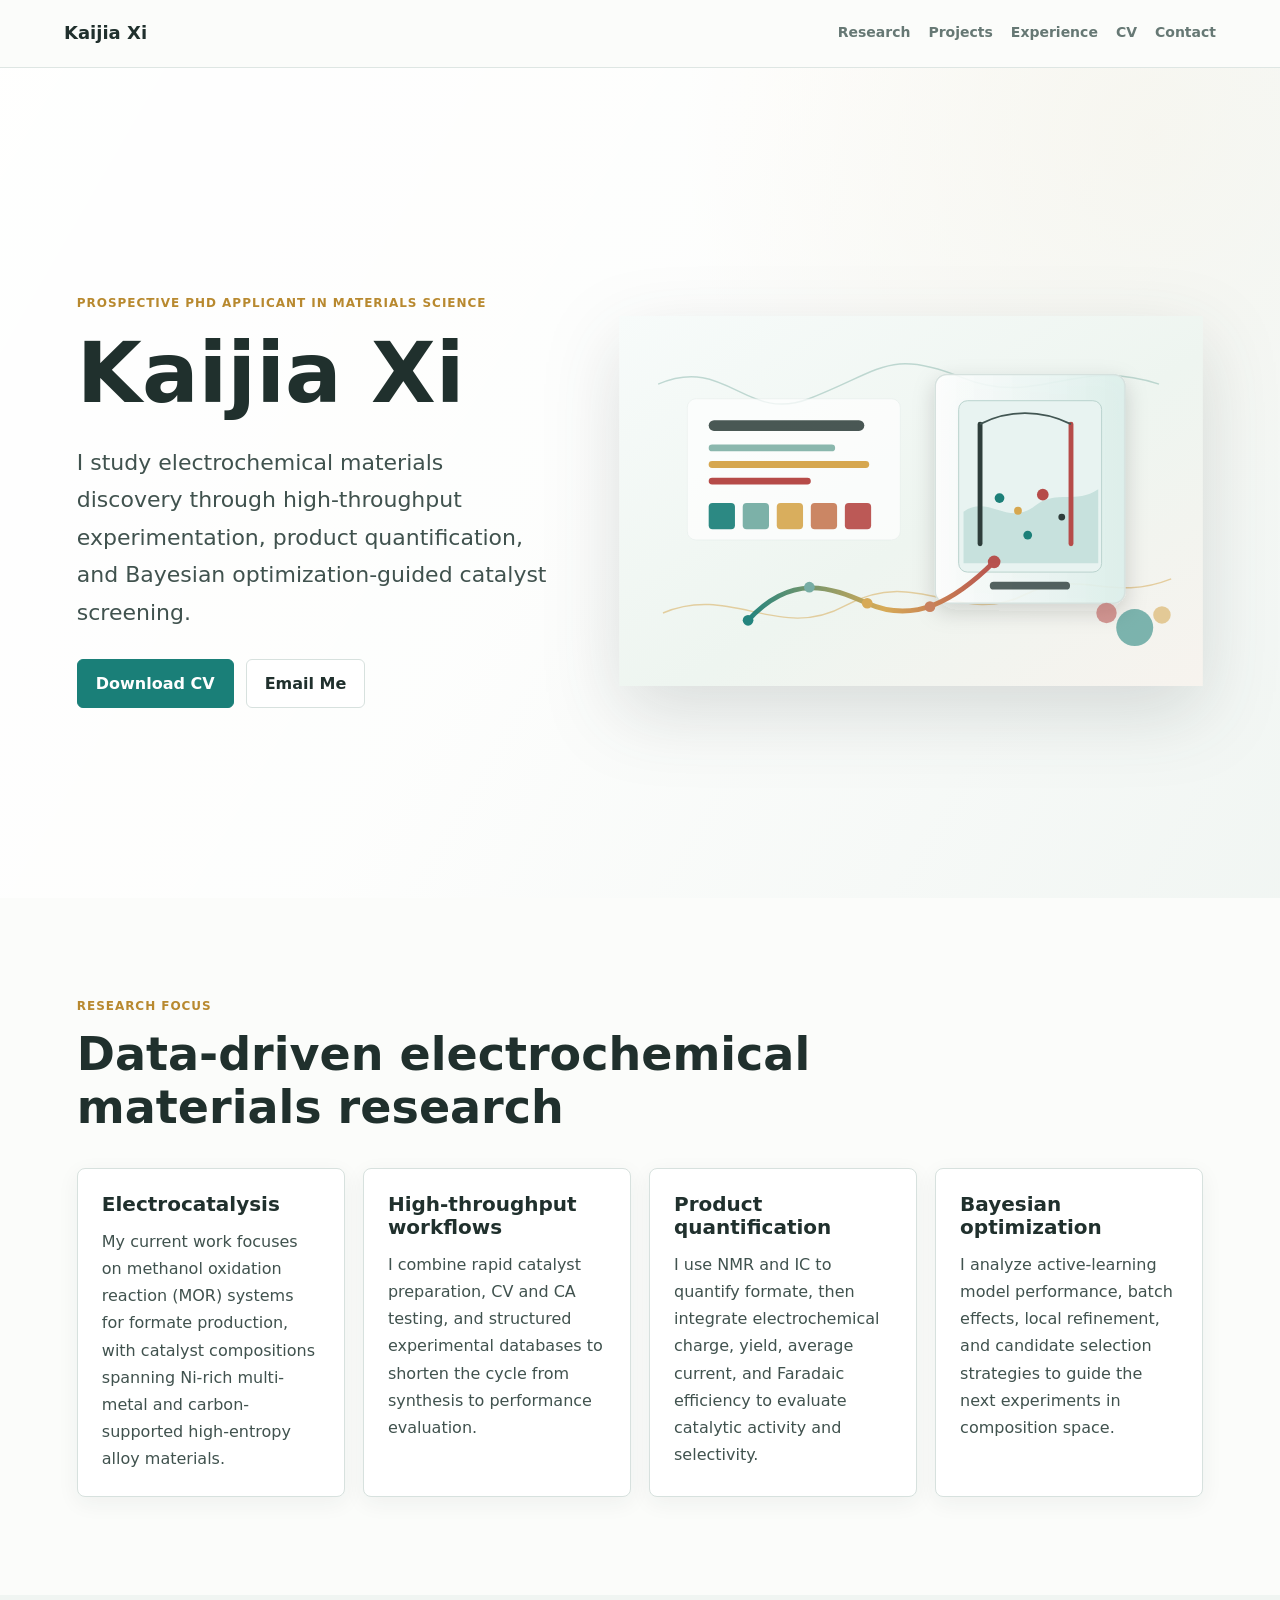
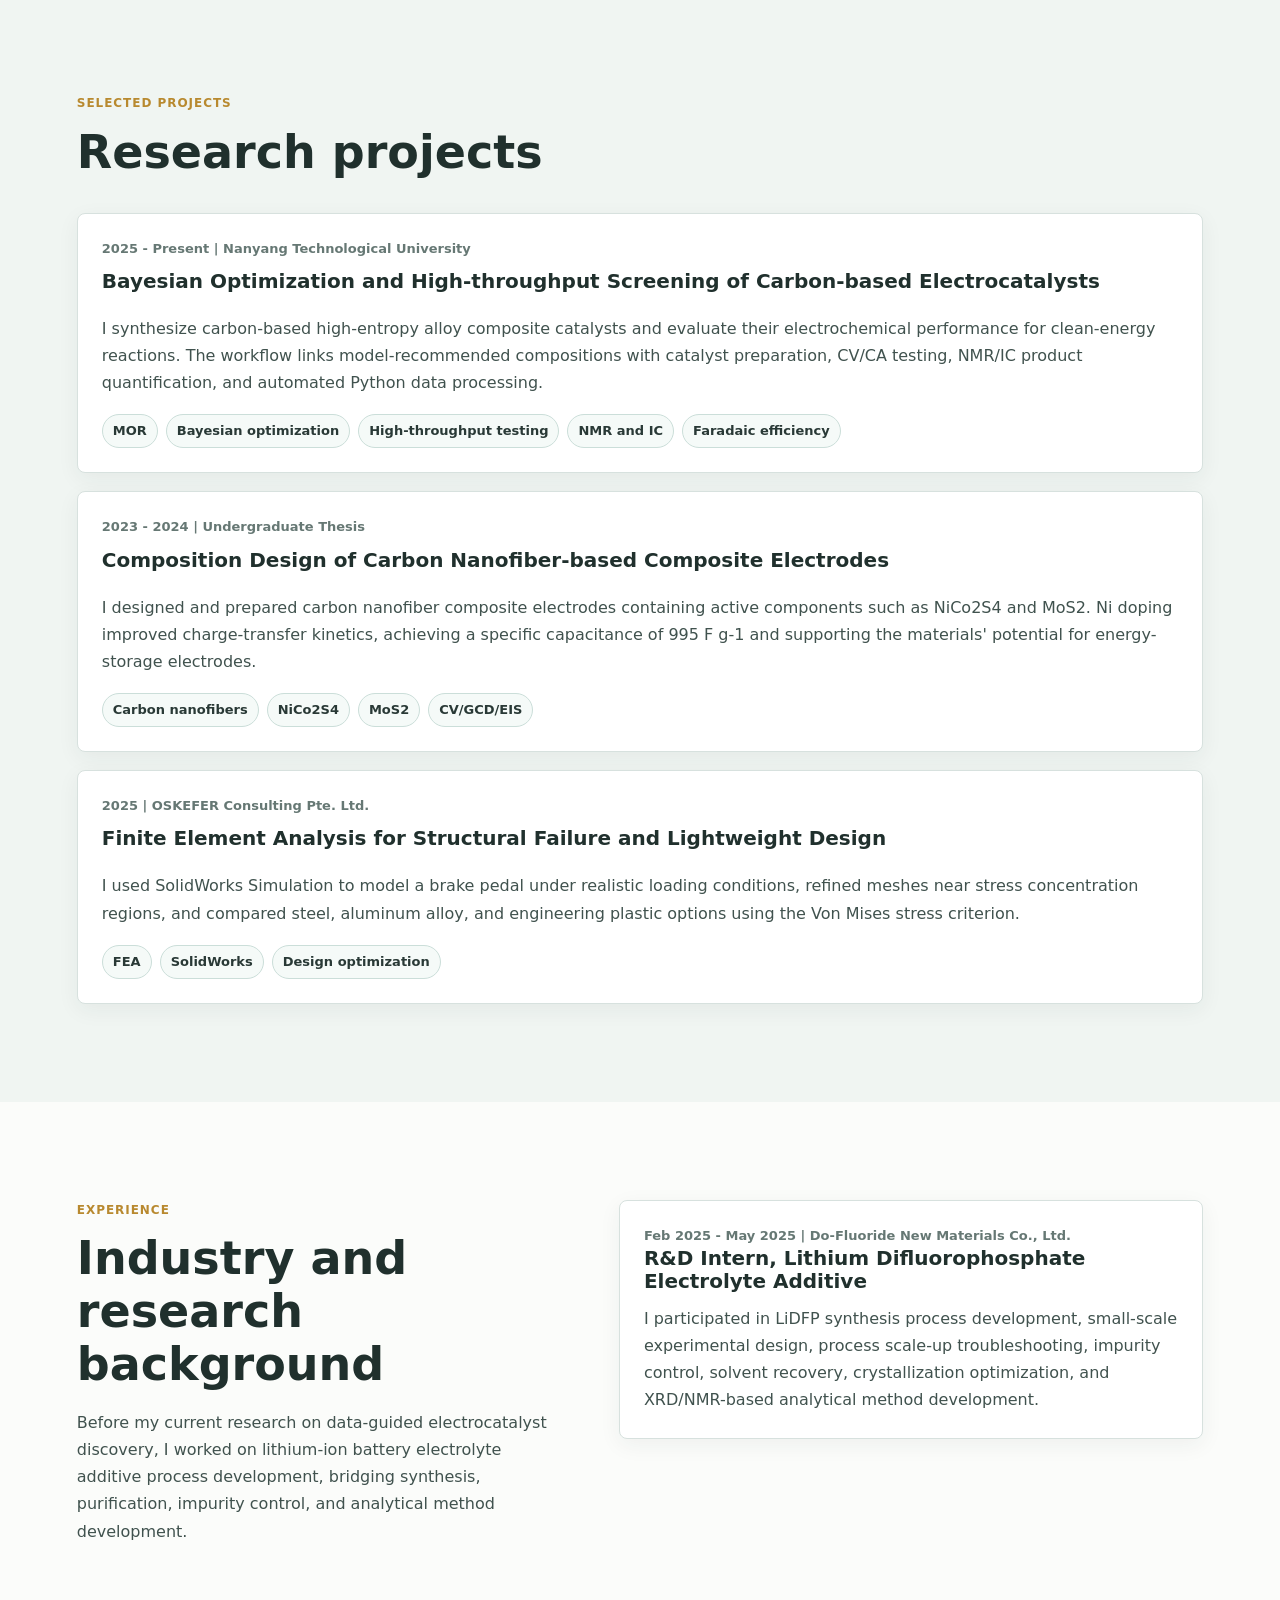
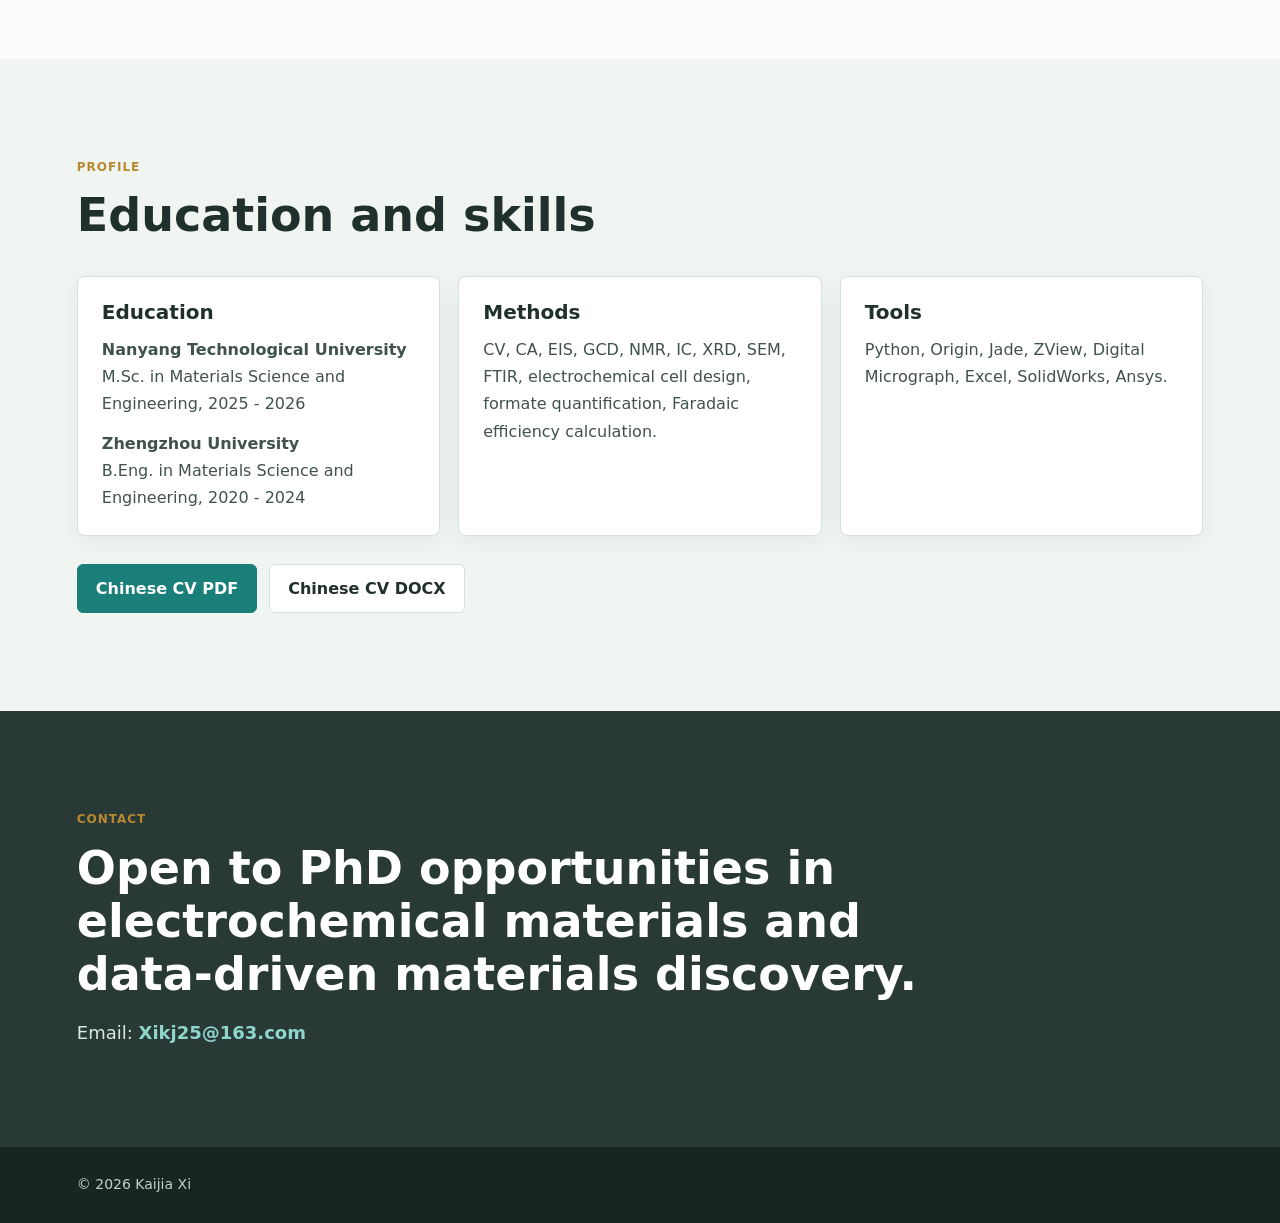
==== index.html @ af0f1880 "Add homepage files" ====
<!doctype html>
<html lang="en">
  <head>
    <meta charset="utf-8">
    <meta name="viewport" content="width=device-width, initial-scale=1">
    <title>Kaijia Xi | Electrochemical Materials Discovery</title>
    <meta name="description" content="Kaijia Xi, materials science researcher working on electrochemical catalysis, high-throughput experimentation, and Bayesian optimization-guided materials discovery.">
    <link rel="stylesheet" href="styles.css">
  </head>
  <body>
    <header class="site-header">
      <a class="brand" href="#home">Kaijia Xi</a>
      <nav aria-label="Primary navigation">
        <a href="#research">Research</a>
        <a href="#projects">Projects</a>
        <a href="#experience">Experience</a>
        <a href="#cv">CV</a>
        <a href="#contact">Contact</a>
      </nav>
    </header>

    <main>
      <section class="hero" id="home">
        <div class="hero-copy">
          <p class="eyebrow">Prospective PhD Applicant in Materials Science</p>
          <h1>Kaijia Xi</h1>
          <p class="lead">I study electrochemical materials discovery through high-throughput experimentation, product quantification, and Bayesian optimization-guided catalyst screening.</p>
          <div class="hero-actions">
            <a class="button primary" href="Kaijia_Xi_CV_CN.pdf">Download CV</a>
            <a class="button secondary" href="mailto:Xikj25@163.com">Email Me</a>
          </div>
        </div>
        <figure class="hero-visual">
          <img src="assets/research-visual.svg" alt="Data-guided electrochemical materials discovery illustration">
        </figure>
      </section>

      <section class="section" id="research">
        <div class="section-heading">
          <p class="eyebrow">Research Focus</p>
          <h2>Data-driven electrochemical materials research</h2>
        </div>
        <div class="research-grid">
          <article>
            <h3>Electrocatalysis</h3>
            <p>My current work focuses on methanol oxidation reaction (MOR) systems for formate production, with catalyst compositions spanning Ni-rich multi-metal and carbon-supported high-entropy alloy materials.</p>
          </article>
          <article>
            <h3>High-throughput workflows</h3>
            <p>I combine rapid catalyst preparation, CV and CA testing, and structured experimental databases to shorten the cycle from synthesis to performance evaluation.</p>
          </article>
          <article>
            <h3>Product quantification</h3>
            <p>I use NMR and IC to quantify formate, then integrate electrochemical charge, yield, average current, and Faradaic efficiency to evaluate catalytic activity and selectivity.</p>
          </article>
          <article>
            <h3>Bayesian optimization</h3>
            <p>I analyze active-learning model performance, batch effects, local refinement, and candidate selection strategies to guide the next experiments in composition space.</p>
          </article>
        </div>
      </section>

      <section class="section muted" id="projects">
        <div class="section-heading">
          <p class="eyebrow">Selected Projects</p>
          <h2>Research projects</h2>
        </div>
        <div class="project-list">
          <article class="project">
            <div class="project-meta">2025 - Present | Nanyang Technological University</div>
            <h3>Bayesian Optimization and High-throughput Screening of Carbon-based Electrocatalysts</h3>
            <p>I synthesize carbon-based high-entropy alloy composite catalysts and evaluate their electrochemical performance for clean-energy reactions. The workflow links model-recommended compositions with catalyst preparation, CV/CA testing, NMR/IC product quantification, and automated Python data processing.</p>
            <ul class="tag-list" aria-label="Project keywords">
              <li>MOR</li>
              <li>Bayesian optimization</li>
              <li>High-throughput testing</li>
              <li>NMR and IC</li>
              <li>Faradaic efficiency</li>
            </ul>
          </article>
          <article class="project">
            <div class="project-meta">2023 - 2024 | Undergraduate Thesis</div>
            <h3>Composition Design of Carbon Nanofiber-based Composite Electrodes</h3>
            <p>I designed and prepared carbon nanofiber composite electrodes containing active components such as NiCo2S4 and MoS2. Ni doping improved charge-transfer kinetics, achieving a specific capacitance of 995 F g-1 and supporting the materials' potential for energy-storage electrodes.</p>
            <ul class="tag-list" aria-label="Project keywords">
              <li>Carbon nanofibers</li>
              <li>NiCo2S4</li>
              <li>MoS2</li>
              <li>CV/GCD/EIS</li>
            </ul>
          </article>
          <article class="project">
            <div class="project-meta">2025 | OSKEFER Consulting Pte. Ltd.</div>
            <h3>Finite Element Analysis for Structural Failure and Lightweight Design</h3>
            <p>I used SolidWorks Simulation to model a brake pedal under realistic loading conditions, refined meshes near stress concentration regions, and compared steel, aluminum alloy, and engineering plastic options using the Von Mises stress criterion.</p>
            <ul class="tag-list" aria-label="Project keywords">
              <li>FEA</li>
              <li>SolidWorks</li>
              <li>Design optimization</li>
            </ul>
          </article>
        </div>
      </section>

      <section class="section split" id="experience">
        <div>
          <p class="eyebrow">Experience</p>
          <h2>Industry and research background</h2>
          <p>Before my current research on data-guided electrocatalyst discovery, I worked on lithium-ion battery electrolyte additive process development, bridging synthesis, purification, impurity control, and analytical method development.</p>
        </div>
        <article class="experience-card">
          <div class="project-meta">Feb 2025 - May 2025 | Do-Fluoride New Materials Co., Ltd.</div>
          <h3>R&D Intern, Lithium Difluorophosphate Electrolyte Additive</h3>
          <p>I participated in LiDFP synthesis process development, small-scale experimental design, process scale-up troubleshooting, impurity control, solvent recovery, crystallization optimization, and XRD/NMR-based analytical method development.</p>
        </article>
      </section>

      <section class="section muted" id="cv">
        <div class="section-heading">
          <p class="eyebrow">Profile</p>
          <h2>Education and skills</h2>
        </div>
        <div class="profile-grid">
          <article>
            <h3>Education</h3>
            <p><strong>Nanyang Technological University</strong><br>M.Sc. in Materials Science and Engineering, 2025 - 2026</p>
            <p><strong>Zhengzhou University</strong><br>B.Eng. in Materials Science and Engineering, 2020 - 2024</p>
          </article>
          <article>
            <h3>Methods</h3>
            <p>CV, CA, EIS, GCD, NMR, IC, XRD, SEM, FTIR, electrochemical cell design, formate quantification, Faradaic efficiency calculation.</p>
          </article>
          <article>
            <h3>Tools</h3>
            <p>Python, Origin, Jade, ZView, Digital Micrograph, Excel, SolidWorks, Ansys.</p>
          </article>
        </div>
        <div class="cv-links">
          <a class="button primary" href="Kaijia_Xi_CV_CN.pdf">Chinese CV PDF</a>
          <a class="button secondary" href="Kaijia_Xi_CV_CN.docx">Chinese CV DOCX</a>
        </div>
      </section>

      <section class="section contact" id="contact">
        <p class="eyebrow">Contact</p>
        <h2>Open to PhD opportunities in electrochemical materials and data-driven materials discovery.</h2>
        <p>Email: <a href="mailto:Xikj25@163.com">Xikj25@163.com</a></p>
      </section>
    </main>

    <footer>
      <p>© 2026 Kaijia Xi</p>
    </footer>
  </body>
</html>
---- styles.css ----
:root {
  --ink: #20302d;
  --text: #40524e;
  --muted: #667874;
  --line: #d7e1de;
  --paper: #fbfcfa;
  --band: #f0f5f2;
  --teal: #1a7f78;
  --gold: #b8892f;
  --red: #a94744;
  --graphite: #293936;
  --white: #ffffff;
  --shadow: 0 18px 44px rgba(32, 48, 45, 0.12);
}

* {
  box-sizing: border-box;
}

html {
  scroll-behavior: smooth;
}

body {
  margin: 0;
  background: var(--paper);
  color: var(--text);
  font-family: Inter, ui-sans-serif, system-ui, -apple-system, BlinkMacSystemFont, "Segoe UI", Arial, sans-serif;
  font-size: 16px;
  line-height: 1.7;
}

a {
  color: var(--teal);
  text-decoration: none;
}

a:hover {
  text-decoration: underline;
}

.site-header {
  position: sticky;
  top: 0;
  z-index: 10;
  display: flex;
  align-items: center;
  justify-content: space-between;
  gap: 24px;
  padding: 18px clamp(24px, 5vw, 72px);
  background: rgba(251, 252, 250, 0.92);
  border-bottom: 1px solid rgba(215, 225, 222, 0.8);
  backdrop-filter: blur(14px);
}

.brand {
  color: var(--ink);
  font-size: 18px;
  font-weight: 760;
  letter-spacing: 0;
}

nav {
  display: flex;
  flex-wrap: wrap;
  gap: 18px;
  justify-content: flex-end;
}

nav a {
  color: var(--muted);
  font-size: 14px;
  font-weight: 650;
}

.hero {
  min-height: calc(100vh - 70px);
  display: grid;
  grid-template-columns: minmax(280px, 0.9fr) minmax(320px, 1.1fr);
  align-items: center;
  gap: clamp(28px, 5vw, 72px);
  padding: clamp(48px, 8vw, 92px) clamp(24px, 6vw, 88px) 56px;
  background:
    linear-gradient(120deg, rgba(255,255,255,0.9) 0%, rgba(255,255,255,0.58) 44%, rgba(240,245,242,0.9) 100%),
    radial-gradient(circle at 90% 8%, rgba(214,167,79,0.18), transparent 34%);
}

.hero-copy {
  max-width: 720px;
}

.eyebrow {
  margin: 0 0 12px;
  color: var(--gold);
  font-size: 12px;
  font-weight: 780;
  letter-spacing: 0.08em;
  text-transform: uppercase;
}

h1,
h2,
h3 {
  margin: 0;
  color: var(--ink);
  line-height: 1.15;
  letter-spacing: 0;
}

h1 {
  font-size: clamp(44px, 7vw, 84px);
  font-weight: 820;
}

h2 {
  font-size: clamp(28px, 4vw, 46px);
  font-weight: 780;
}

h3 {
  font-size: 20px;
  font-weight: 760;
}

.lead {
  max-width: 660px;
  margin: 22px 0 0;
  color: var(--text);
  font-size: clamp(18px, 2vw, 22px);
}

.hero-actions,
.cv-links {
  display: flex;
  flex-wrap: wrap;
  gap: 12px;
  margin-top: 28px;
}

.button {
  display: inline-flex;
  align-items: center;
  justify-content: center;
  min-height: 44px;
  padding: 10px 18px;
  border: 1px solid var(--line);
  border-radius: 6px;
  font-weight: 760;
}

.button.primary {
  background: var(--teal);
  border-color: var(--teal);
  color: var(--white);
}

.button.secondary {
  background: var(--white);
  color: var(--ink);
}

.hero-visual {
  margin: 0;
}

.hero-visual img {
  display: block;
  width: 100%;
  max-height: 620px;
  object-fit: contain;
  filter: drop-shadow(0 26px 38px rgba(32, 48, 45, 0.15));
}

.section {
  padding: clamp(58px, 8vw, 98px) clamp(24px, 6vw, 88px);
}

.muted {
  background: var(--band);
}

.section-heading {
  max-width: 820px;
  margin-bottom: 34px;
}

.section-heading h2 {
  margin-bottom: 8px;
}

.research-grid,
.profile-grid {
  display: grid;
  grid-template-columns: repeat(4, minmax(0, 1fr));
  gap: 18px;
}

.research-grid article,
.profile-grid article,
.project,
.experience-card {
  background: var(--white);
  border: 1px solid var(--line);
  border-radius: 8px;
  padding: 24px;
  box-shadow: 0 6px 22px rgba(32, 48, 45, 0.06);
}

.research-grid p,
.profile-grid p,
.project p,
.experience-card p {
  margin: 12px 0 0;
}

.project-list {
  display: grid;
  gap: 18px;
}

.project {
  display: grid;
  gap: 10px;
}

.project-meta {
  color: var(--muted);
  font-size: 13px;
  font-weight: 700;
}

.tag-list {
  display: flex;
  flex-wrap: wrap;
  gap: 8px;
  padding: 0;
  margin: 8px 0 0;
  list-style: none;
}

.tag-list li {
  padding: 5px 10px;
  border: 1px solid #cbded9;
  border-radius: 999px;
  color: var(--graphite);
  background: #f5faf8;
  font-size: 13px;
  font-weight: 700;
}

.split {
  display: grid;
  grid-template-columns: minmax(260px, 0.9fr) minmax(320px, 1.1fr);
  gap: clamp(24px, 5vw, 64px);
  align-items: start;
}

.split > div p:not(.eyebrow) {
  max-width: 640px;
  margin-top: 18px;
}

.profile-grid {
  grid-template-columns: repeat(3, minmax(0, 1fr));
}

.contact {
  background: var(--graphite);
  color: #dce8e4;
}

.contact h2 {
  max-width: 900px;
  color: var(--white);
}

.contact p:not(.eyebrow) {
  margin: 18px 0 0;
  font-size: 18px;
}

.contact a {
  color: #8ed5ca;
  font-weight: 760;
}

footer {
  padding: 26px clamp(24px, 6vw, 88px);
  background: #182522;
  color: #bed1cc;
  font-size: 14px;
}

footer p {
  margin: 0;
}

@media (max-width: 980px) {
  .hero,
  .split {
    grid-template-columns: 1fr;
  }

  .hero {
    min-height: auto;
  }

  .research-grid,
  .profile-grid {
    grid-template-columns: repeat(2, minmax(0, 1fr));
  }
}

@media (max-width: 680px) {
  .site-header {
    position: static;
    align-items: flex-start;
    flex-direction: column;
  }

  nav {
    justify-content: flex-start;
    gap: 12px;
  }

  .hero {
    padding-top: 40px;
  }

  .research-grid,
  .profile-grid {
    grid-template-columns: 1fr;
  }

  .button {
    width: 100%;
  }
}
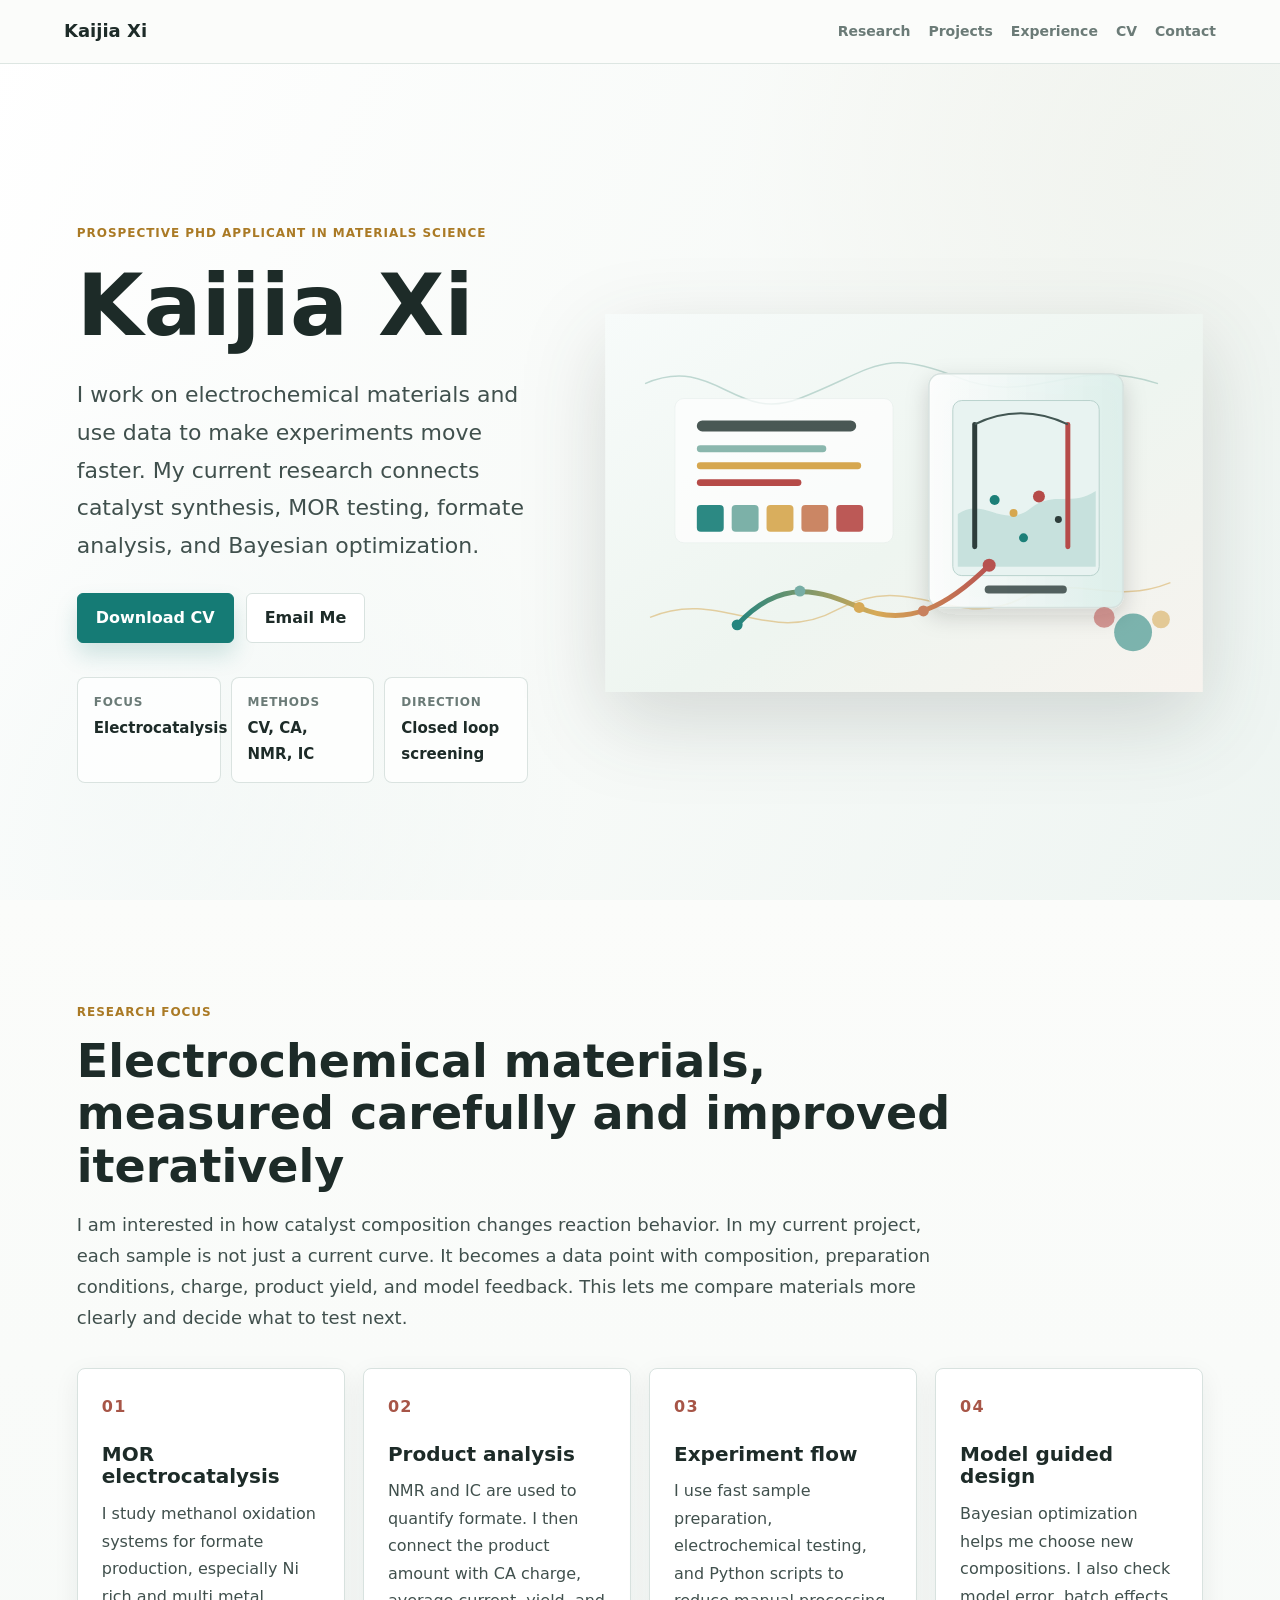
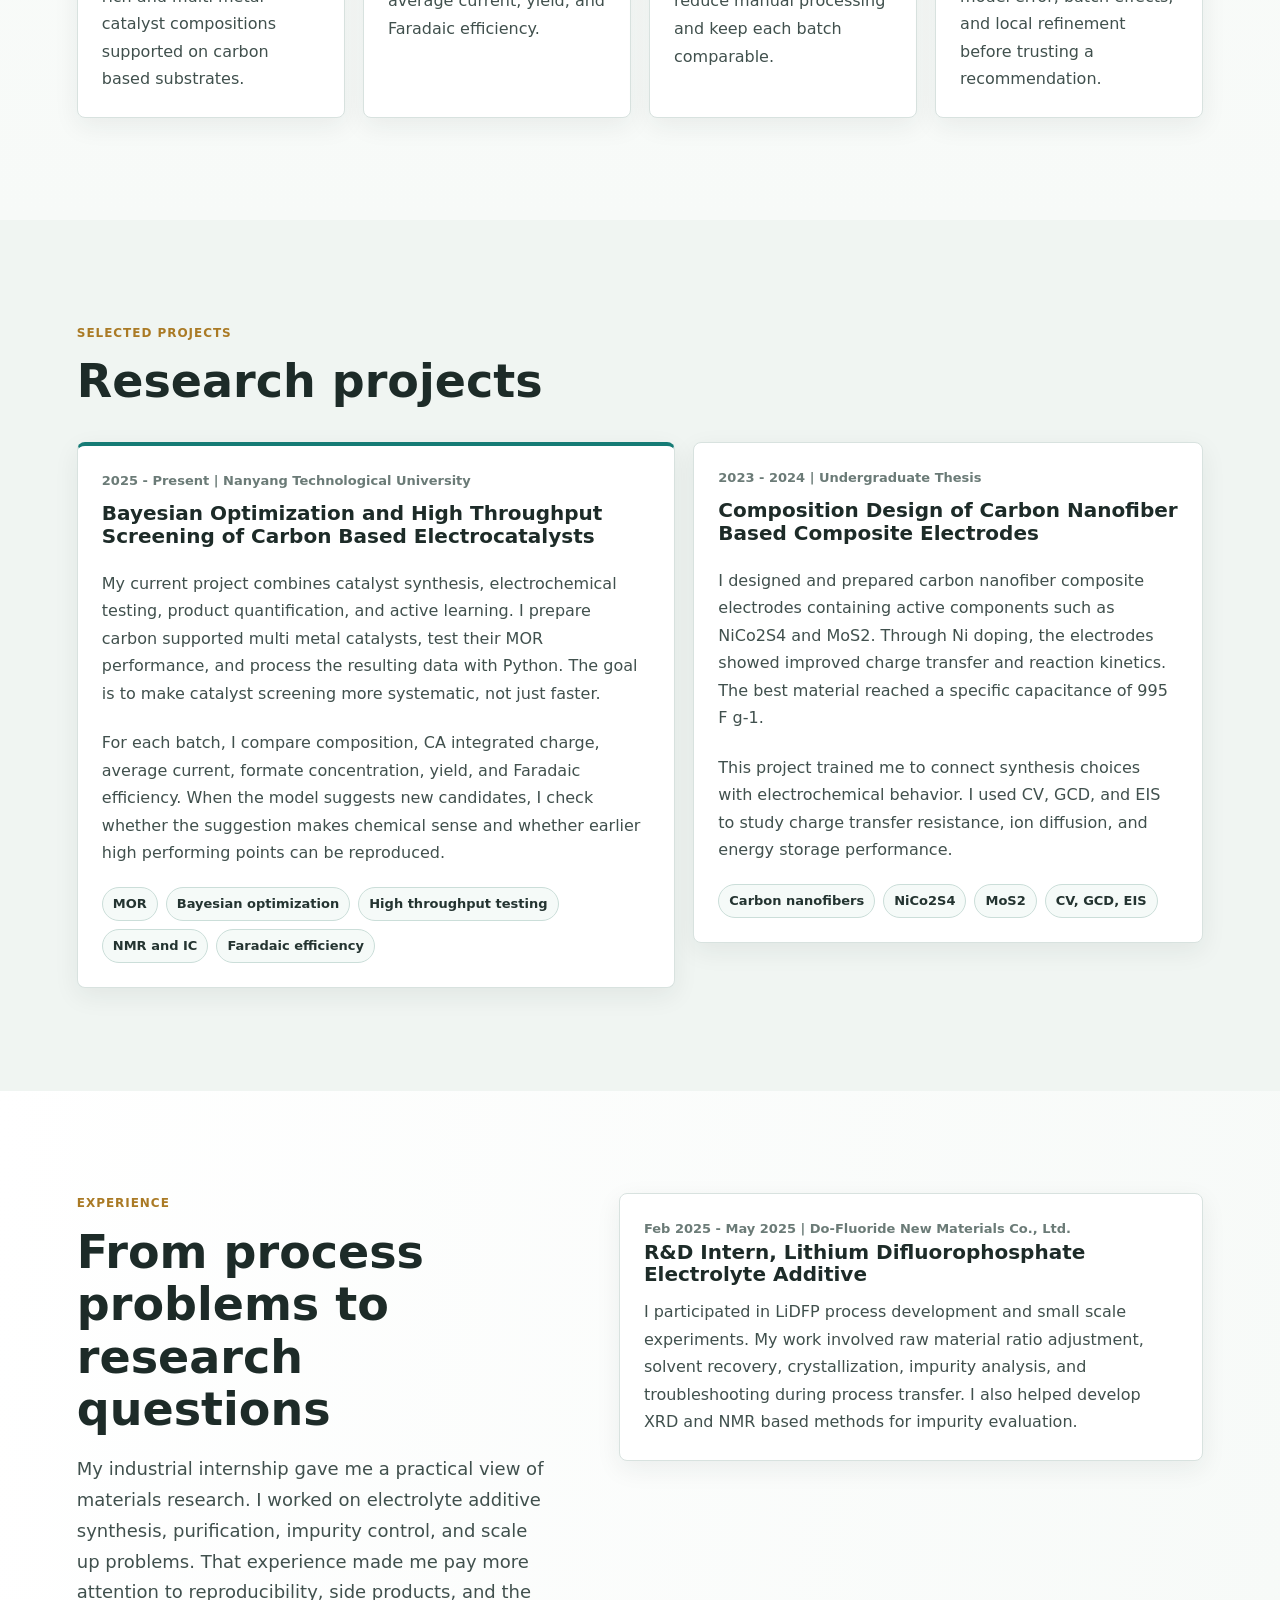
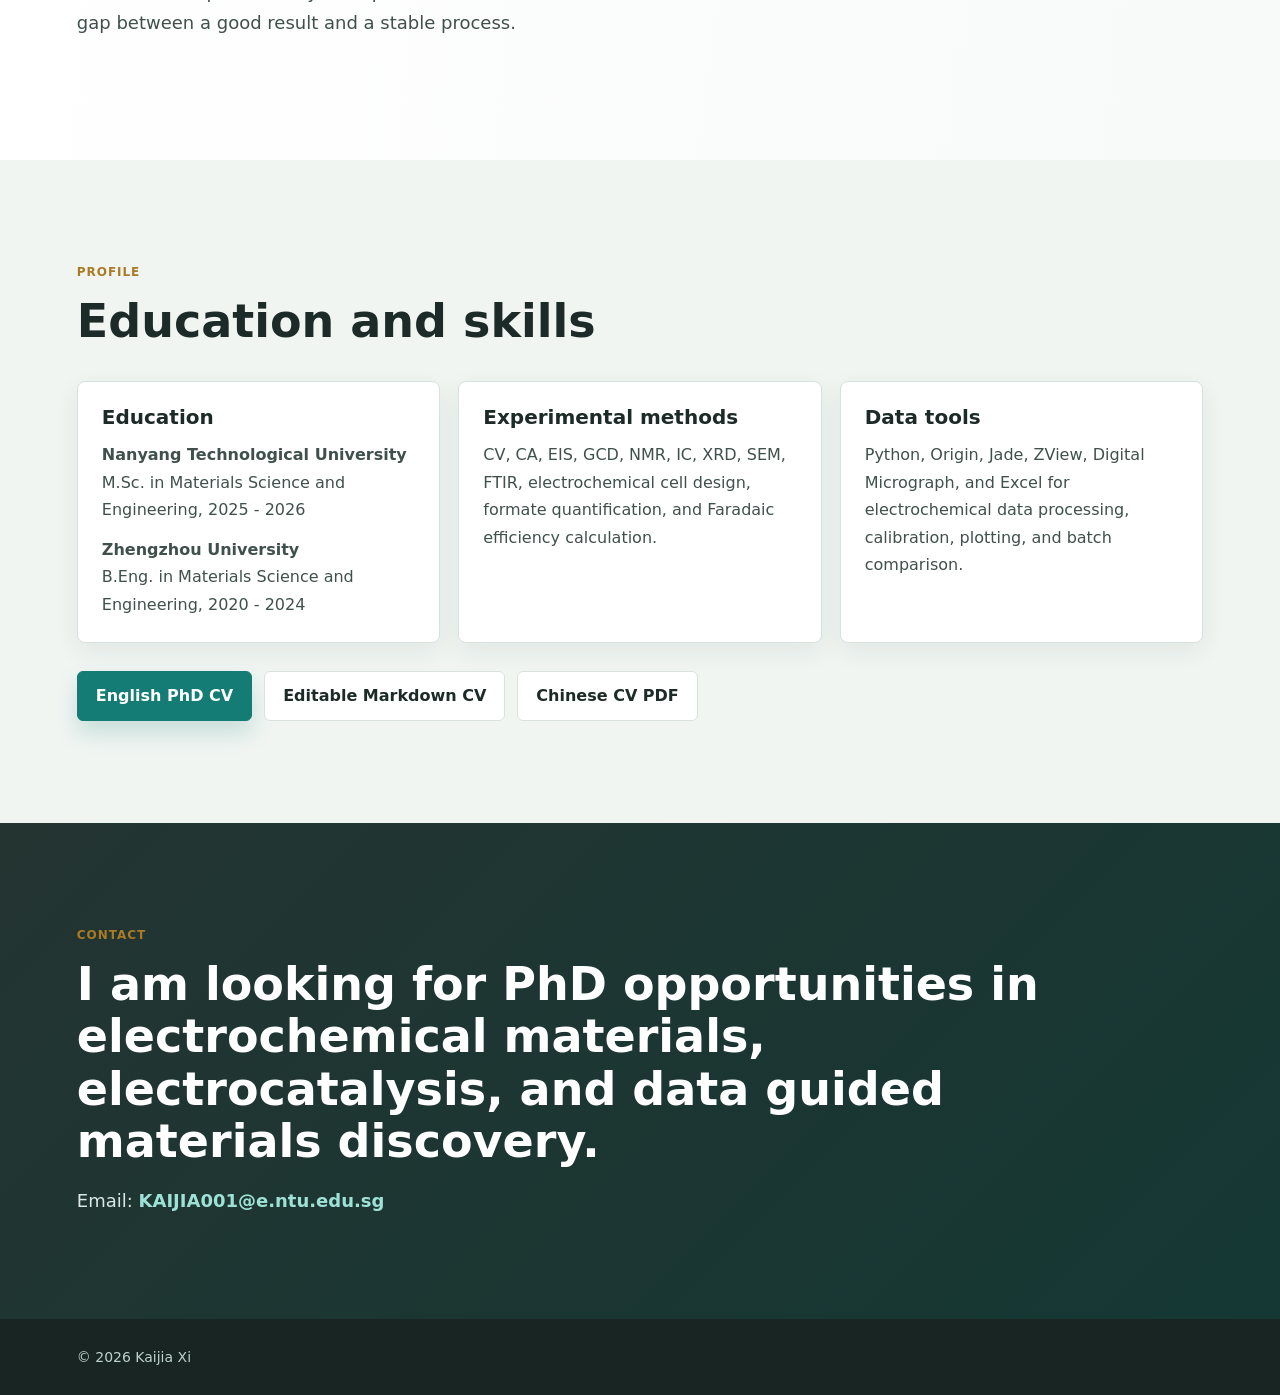
==== commit da2e7553: "Update homepage and English PhD CV" ====
--- a/index.html
+++ b/index.html
@@ -4,7 +4,7 @@
     <meta charset="utf-8">
     <meta name="viewport" content="width=device-width, initial-scale=1">
     <title>Kaijia Xi | Electrochemical Materials Discovery</title>
-    <meta name="description" content="Kaijia Xi, materials science researcher working on electrochemical catalysis, high-throughput experimentation, and Bayesian optimization-guided materials discovery.">
+    <meta name="description" content="Kaijia Xi, prospective PhD applicant working on electrochemical materials, product analysis, and Bayesian optimization guided catalyst screening.">
     <link rel="stylesheet" href="styles.css">
   </head>
   <body>
@@ -24,79 +24,90 @@
         <div class="hero-copy">
           <p class="eyebrow">Prospective PhD Applicant in Materials Science</p>
           <h1>Kaijia Xi</h1>
-          <p class="lead">I study electrochemical materials discovery through high-throughput experimentation, product quantification, and Bayesian optimization-guided catalyst screening.</p>
+          <p class="lead">I work on electrochemical materials and use data to make experiments move faster. My current research connects catalyst synthesis, MOR testing, formate analysis, and Bayesian optimization.</p>
           <div class="hero-actions">
-            <a class="button primary" href="Kaijia_Xi_CV_CN.pdf">Download CV</a>
-            <a class="button secondary" href="mailto:Xikj25@163.com">Email Me</a>
+            <a class="button primary" href="Kaijia_Xi_PhD_CV.html">Download CV</a>
+            <a class="button secondary" href="mailto:KAIJIA001@e.ntu.edu.sg">Email Me</a>
           </div>
+          <dl class="quick-facts" aria-label="Research summary">
+            <div>
+              <dt>Focus</dt>
+              <dd>Electrocatalysis</dd>
+            </div>
+            <div>
+              <dt>Methods</dt>
+              <dd>CV, CA, NMR, IC</dd>
+            </div>
+            <div>
+              <dt>Direction</dt>
+              <dd>Closed loop screening</dd>
+            </div>
+          </dl>
         </div>
         <figure class="hero-visual">
-          <img src="assets/research-visual.svg" alt="Data-guided electrochemical materials discovery illustration">
+          <img src="assets/research-visual.svg" alt="Electrochemical materials discovery illustration">
         </figure>
       </section>
 
-      <section class="section" id="research">
+      <section class="section intro-band" id="research">
         <div class="section-heading">
           <p class="eyebrow">Research Focus</p>
-          <h2>Data-driven electrochemical materials research</h2>
+          <h2>Electrochemical materials, measured carefully and improved iteratively</h2>
+          <p>I am interested in how catalyst composition changes reaction behavior. In my current project, each sample is not just a current curve. It becomes a data point with composition, preparation conditions, charge, product yield, and model feedback. This lets me compare materials more clearly and decide what to test next.</p>
         </div>
         <div class="research-grid">
           <article>
-            <h3>Electrocatalysis</h3>
-            <p>My current work focuses on methanol oxidation reaction (MOR) systems for formate production, with catalyst compositions spanning Ni-rich multi-metal and carbon-supported high-entropy alloy materials.</p>
+            <span class="index">01</span>
+            <h3>MOR electrocatalysis</h3>
+            <p>I study methanol oxidation systems for formate production, especially Ni rich and multi metal catalyst compositions supported on carbon based substrates.</p>
           </article>
           <article>
-            <h3>High-throughput workflows</h3>
-            <p>I combine rapid catalyst preparation, CV and CA testing, and structured experimental databases to shorten the cycle from synthesis to performance evaluation.</p>
+            <span class="index">02</span>
+            <h3>Product analysis</h3>
+            <p>NMR and IC are used to quantify formate. I then connect the product amount with CA charge, average current, yield, and Faradaic efficiency.</p>
           </article>
           <article>
-            <h3>Product quantification</h3>
-            <p>I use NMR and IC to quantify formate, then integrate electrochemical charge, yield, average current, and Faradaic efficiency to evaluate catalytic activity and selectivity.</p>
+            <span class="index">03</span>
+            <h3>Experiment flow</h3>
+            <p>I use fast sample preparation, electrochemical testing, and Python scripts to reduce manual processing and keep each batch comparable.</p>
           </article>
           <article>
-            <h3>Bayesian optimization</h3>
-            <p>I analyze active-learning model performance, batch effects, local refinement, and candidate selection strategies to guide the next experiments in composition space.</p>
+            <span class="index">04</span>
+            <h3>Model guided design</h3>
+            <p>Bayesian optimization helps me choose new compositions. I also check model error, batch effects, and local refinement before trusting a recommendation.</p>
           </article>
         </div>
       </section>
 
       <section class="section muted" id="projects">
-        <div class="section-heading">
+        <div class="section-heading narrow">
           <p class="eyebrow">Selected Projects</p>
           <h2>Research projects</h2>
         </div>
         <div class="project-list">
-          <article class="project">
+          <article class="project featured">
             <div class="project-meta">2025 - Present | Nanyang Technological University</div>
-            <h3>Bayesian Optimization and High-throughput Screening of Carbon-based Electrocatalysts</h3>
-            <p>I synthesize carbon-based high-entropy alloy composite catalysts and evaluate their electrochemical performance for clean-energy reactions. The workflow links model-recommended compositions with catalyst preparation, CV/CA testing, NMR/IC product quantification, and automated Python data processing.</p>
+            <h3>Bayesian Optimization and High Throughput Screening of Carbon Based Electrocatalysts</h3>
+            <p>My current project combines catalyst synthesis, electrochemical testing, product quantification, and active learning. I prepare carbon supported multi metal catalysts, test their MOR performance, and process the resulting data with Python. The goal is to make catalyst screening more systematic, not just faster.</p>
+            <p>For each batch, I compare composition, CA integrated charge, average current, formate concentration, yield, and Faradaic efficiency. When the model suggests new candidates, I check whether the suggestion makes chemical sense and whether earlier high performing points can be reproduced.</p>
             <ul class="tag-list" aria-label="Project keywords">
               <li>MOR</li>
               <li>Bayesian optimization</li>
-              <li>High-throughput testing</li>
+              <li>High throughput testing</li>
               <li>NMR and IC</li>
               <li>Faradaic efficiency</li>
             </ul>
           </article>
           <article class="project">
             <div class="project-meta">2023 - 2024 | Undergraduate Thesis</div>
-            <h3>Composition Design of Carbon Nanofiber-based Composite Electrodes</h3>
-            <p>I designed and prepared carbon nanofiber composite electrodes containing active components such as NiCo2S4 and MoS2. Ni doping improved charge-transfer kinetics, achieving a specific capacitance of 995 F g-1 and supporting the materials' potential for energy-storage electrodes.</p>
+            <h3>Composition Design of Carbon Nanofiber Based Composite Electrodes</h3>
+            <p>I designed and prepared carbon nanofiber composite electrodes containing active components such as NiCo2S4 and MoS2. Through Ni doping, the electrodes showed improved charge transfer and reaction kinetics. The best material reached a specific capacitance of 995 F g-1.</p>
+            <p>This project trained me to connect synthesis choices with electrochemical behavior. I used CV, GCD, and EIS to study charge transfer resistance, ion diffusion, and energy storage performance.</p>
             <ul class="tag-list" aria-label="Project keywords">
               <li>Carbon nanofibers</li>
               <li>NiCo2S4</li>
               <li>MoS2</li>
-              <li>CV/GCD/EIS</li>
-            </ul>
-          </article>
-          <article class="project">
-            <div class="project-meta">2025 | OSKEFER Consulting Pte. Ltd.</div>
-            <h3>Finite Element Analysis for Structural Failure and Lightweight Design</h3>
-            <p>I used SolidWorks Simulation to model a brake pedal under realistic loading conditions, refined meshes near stress concentration regions, and compared steel, aluminum alloy, and engineering plastic options using the Von Mises stress criterion.</p>
-            <ul class="tag-list" aria-label="Project keywords">
-              <li>FEA</li>
-              <li>SolidWorks</li>
-              <li>Design optimization</li>
+              <li>CV, GCD, EIS</li>
             </ul>
           </article>
         </div>
@@ -105,13 +116,13 @@
       <section class="section split" id="experience">
         <div>
           <p class="eyebrow">Experience</p>
-          <h2>Industry and research background</h2>
-          <p>Before my current research on data-guided electrocatalyst discovery, I worked on lithium-ion battery electrolyte additive process development, bridging synthesis, purification, impurity control, and analytical method development.</p>
+          <h2>From process problems to research questions</h2>
+          <p>My industrial internship gave me a practical view of materials research. I worked on electrolyte additive synthesis, purification, impurity control, and scale up problems. That experience made me pay more attention to reproducibility, side products, and the gap between a good result and a stable process.</p>
         </div>
         <article class="experience-card">
           <div class="project-meta">Feb 2025 - May 2025 | Do-Fluoride New Materials Co., Ltd.</div>
           <h3>R&D Intern, Lithium Difluorophosphate Electrolyte Additive</h3>
-          <p>I participated in LiDFP synthesis process development, small-scale experimental design, process scale-up troubleshooting, impurity control, solvent recovery, crystallization optimization, and XRD/NMR-based analytical method development.</p>
+          <p>I participated in LiDFP process development and small scale experiments. My work involved raw material ratio adjustment, solvent recovery, crystallization, impurity analysis, and troubleshooting during process transfer. I also helped develop XRD and NMR based methods for impurity evaluation.</p>
         </article>
       </section>
 
@@ -127,24 +138,25 @@
             <p><strong>Zhengzhou University</strong><br>B.Eng. in Materials Science and Engineering, 2020 - 2024</p>
           </article>
           <article>
-            <h3>Methods</h3>
-            <p>CV, CA, EIS, GCD, NMR, IC, XRD, SEM, FTIR, electrochemical cell design, formate quantification, Faradaic efficiency calculation.</p>
+            <h3>Experimental methods</h3>
+            <p>CV, CA, EIS, GCD, NMR, IC, XRD, SEM, FTIR, electrochemical cell design, formate quantification, and Faradaic efficiency calculation.</p>
           </article>
           <article>
-            <h3>Tools</h3>
-            <p>Python, Origin, Jade, ZView, Digital Micrograph, Excel, SolidWorks, Ansys.</p>
+            <h3>Data tools</h3>
+            <p>Python, Origin, Jade, ZView, Digital Micrograph, and Excel for electrochemical data processing, calibration, plotting, and batch comparison.</p>
           </article>
         </div>
         <div class="cv-links">
-          <a class="button primary" href="Kaijia_Xi_CV_CN.pdf">Chinese CV PDF</a>
-          <a class="button secondary" href="Kaijia_Xi_CV_CN.docx">Chinese CV DOCX</a>
+          <a class="button primary" href="Kaijia_Xi_PhD_CV.html">English PhD CV</a>
+          <a class="button secondary" href="Kaijia_Xi_PhD_CV.md">Editable Markdown CV</a>
+          <a class="button secondary" href="Kaijia_Xi_CV_CN.pdf">Chinese CV PDF</a>
         </div>
       </section>
 
       <section class="section contact" id="contact">
         <p class="eyebrow">Contact</p>
-        <h2>Open to PhD opportunities in electrochemical materials and data-driven materials discovery.</h2>
-        <p>Email: <a href="mailto:Xikj25@163.com">Xikj25@163.com</a></p>
+        <h2>I am looking for PhD opportunities in electrochemical materials, electrocatalysis, and data guided materials discovery.</h2>
+        <p>Email: <a href="mailto:KAIJIA001@e.ntu.edu.sg">KAIJIA001@e.ntu.edu.sg</a></p>
       </section>
     </main>
 
--- a/styles.css
+++ b/styles.css
@@ -1,16 +1,18 @@
 :root {
-  --ink: #20302d;
-  --text: #40524e;
-  --muted: #667874;
-  --line: #d7e1de;
+  --ink: #1d2b28;
+  --text: #40504d;
+  --muted: #6b7b77;
+  --line: #d8e2df;
   --paper: #fbfcfa;
   --band: #f0f5f2;
-  --teal: #1a7f78;
-  --gold: #b8892f;
-  --red: #a94744;
-  --graphite: #293936;
+  --soft: #f7faf8;
+  --teal: #157b75;
+  --teal-dark: #105f5a;
+  --gold: #aa7a25;
+  --clay: #a75547;
+  --graphite: #243431;
   --white: #ffffff;
-  --shadow: 0 18px 44px rgba(32, 48, 45, 0.12);
+  --shadow: 0 20px 55px rgba(29, 43, 40, 0.12);
 }
 
 * {
@@ -27,7 +29,7 @@
   color: var(--text);
   font-family: Inter, ui-sans-serif, system-ui, -apple-system, BlinkMacSystemFont, "Segoe UI", Arial, sans-serif;
   font-size: 16px;
-  line-height: 1.7;
+  line-height: 1.72;
 }
 
 a {
@@ -47,17 +49,16 @@
   align-items: center;
   justify-content: space-between;
   gap: 24px;
-  padding: 18px clamp(24px, 5vw, 72px);
-  background: rgba(251, 252, 250, 0.92);
-  border-bottom: 1px solid rgba(215, 225, 222, 0.8);
-  backdrop-filter: blur(14px);
+  padding: 16px clamp(22px, 5vw, 76px);
+  background: rgba(251, 252, 250, 0.9);
+  border-bottom: 1px solid rgba(216, 226, 223, 0.85);
+  backdrop-filter: blur(15px);
 }
 
 .brand {
   color: var(--ink);
   font-size: 18px;
-  font-weight: 760;
-  letter-spacing: 0;
+  font-weight: 780;
 }
 
 nav {
@@ -70,30 +71,31 @@
 nav a {
   color: var(--muted);
   font-size: 14px;
-  font-weight: 650;
+  font-weight: 680;
 }
 
 .hero {
-  min-height: calc(100vh - 70px);
-  display: grid;
-  grid-template-columns: minmax(280px, 0.9fr) minmax(320px, 1.1fr);
+  min-height: calc(100vh - 64px);
+  display: grid;
+  grid-template-columns: minmax(300px, 0.86fr) minmax(320px, 1.14fr);
   align-items: center;
-  gap: clamp(28px, 5vw, 72px);
-  padding: clamp(48px, 8vw, 92px) clamp(24px, 6vw, 88px) 56px;
+  gap: clamp(30px, 6vw, 86px);
+  padding: clamp(48px, 8vw, 96px) clamp(24px, 6vw, 92px) 54px;
   background:
-    linear-gradient(120deg, rgba(255,255,255,0.9) 0%, rgba(255,255,255,0.58) 44%, rgba(240,245,242,0.9) 100%),
-    radial-gradient(circle at 90% 8%, rgba(214,167,79,0.18), transparent 34%);
+    linear-gradient(115deg, rgba(255, 255, 255, 0.96) 0%, rgba(247, 250, 248, 0.72) 48%, rgba(237, 244, 241, 0.95) 100%),
+    radial-gradient(circle at 92% 12%, rgba(170, 122, 37, 0.18), transparent 32%),
+    radial-gradient(circle at 8% 86%, rgba(21, 123, 117, 0.14), transparent 34%);
 }
 
 .hero-copy {
-  max-width: 720px;
+  max-width: 740px;
 }
 
 .eyebrow {
   margin: 0 0 12px;
   color: var(--gold);
   font-size: 12px;
-  font-weight: 780;
+  font-weight: 800;
   letter-spacing: 0.08em;
   text-transform: uppercase;
 }
@@ -103,13 +105,13 @@
 h3 {
   margin: 0;
   color: var(--ink);
-  line-height: 1.15;
+  line-height: 1.14;
   letter-spacing: 0;
 }
 
 h1 {
-  font-size: clamp(44px, 7vw, 84px);
-  font-weight: 820;
+  font-size: clamp(48px, 7vw, 86px);
+  font-weight: 830;
 }
 
 h2 {
@@ -123,7 +125,7 @@
 }
 
 .lead {
-  max-width: 660px;
+  max-width: 670px;
   margin: 22px 0 0;
   color: var(--text);
   font-size: clamp(18px, 2vw, 22px);
@@ -152,11 +154,47 @@
   background: var(--teal);
   border-color: var(--teal);
   color: var(--white);
+  box-shadow: 0 12px 22px rgba(21, 123, 117, 0.18);
+}
+
+.button.primary:hover {
+  background: var(--teal-dark);
+  text-decoration: none;
 }
 
 .button.secondary {
   background: var(--white);
   color: var(--ink);
+}
+
+.quick-facts {
+  display: grid;
+  grid-template-columns: repeat(3, minmax(0, 1fr));
+  gap: 10px;
+  margin: 34px 0 0;
+  max-width: 650px;
+}
+
+.quick-facts div {
+  padding: 14px 16px;
+  border: 1px solid rgba(216, 226, 223, 0.95);
+  border-radius: 8px;
+  background: rgba(255, 255, 255, 0.75);
+}
+
+.quick-facts dt {
+  color: var(--muted);
+  font-size: 12px;
+  font-weight: 760;
+  text-transform: uppercase;
+  letter-spacing: 0.06em;
+}
+
+.quick-facts dd {
+  margin: 4px 0 0;
+  color: var(--ink);
+  font-size: 15px;
+  font-weight: 760;
 }
 
 .hero-visual {
@@ -168,11 +206,15 @@
   width: 100%;
   max-height: 620px;
   object-fit: contain;
-  filter: drop-shadow(0 26px 38px rgba(32, 48, 45, 0.15));
+  filter: drop-shadow(0 28px 42px rgba(29, 43, 40, 0.16));
 }
 
 .section {
-  padding: clamp(58px, 8vw, 98px) clamp(24px, 6vw, 88px);
+  padding: clamp(60px, 8vw, 104px) clamp(24px, 6vw, 92px);
+}
+
+.intro-band {
+  background: linear-gradient(180deg, var(--paper), #f7faf8);
 }
 
 .muted {
@@ -180,12 +222,18 @@
 }
 
 .section-heading {
-  max-width: 820px;
+  max-width: 920px;
   margin-bottom: 34px;
 }
 
-.section-heading h2 {
-  margin-bottom: 8px;
+.section-heading.narrow {
+  max-width: 740px;
+}
+
+.section-heading p:not(.eyebrow) {
+  max-width: 860px;
+  margin: 18px 0 0;
+  font-size: 18px;
 }
 
 .research-grid,
@@ -203,7 +251,11 @@
   border: 1px solid var(--line);
   border-radius: 8px;
   padding: 24px;
-  box-shadow: 0 6px 22px rgba(32, 48, 45, 0.06);
+  box-shadow: 0 8px 26px rgba(29, 43, 40, 0.07);
+}
+
+.research-grid article {
+  min-height: 245px;
 }
 
 .research-grid p,
@@ -213,20 +265,34 @@
   margin: 12px 0 0;
 }
 
+.index {
+  display: inline-flex;
+  margin-bottom: 22px;
+  color: var(--clay);
+  font-weight: 840;
+  letter-spacing: 0.08em;
+}
+
 .project-list {
   display: grid;
+  grid-template-columns: minmax(0, 1.08fr) minmax(280px, 0.92fr);
   gap: 18px;
+  align-items: start;
 }
 
 .project {
   display: grid;
   gap: 10px;
+}
+
+.project.featured {
+  border-top: 4px solid var(--teal);
 }
 
 .project-meta {
   color: var(--muted);
   font-size: 13px;
-  font-weight: 700;
+  font-weight: 720;
 }
 
 .tag-list {
@@ -234,7 +300,7 @@
   flex-wrap: wrap;
   gap: 8px;
   padding: 0;
-  margin: 8px 0 0;
+  margin: 10px 0 0;
   list-style: none;
 }
 
@@ -245,19 +311,23 @@
   color: var(--graphite);
   background: #f5faf8;
   font-size: 13px;
-  font-weight: 700;
+  font-weight: 720;
 }
 
 .split {
   display: grid;
   grid-template-columns: minmax(260px, 0.9fr) minmax(320px, 1.1fr);
-  gap: clamp(24px, 5vw, 64px);
+  gap: clamp(24px, 5vw, 70px);
   align-items: start;
+  background:
+    linear-gradient(90deg, rgba(255, 255, 255, 0.98), rgba(247, 250, 248, 0.94)),
+    linear-gradient(180deg, #fff, #f4f8f6);
 }
 
 .split > div p:not(.eyebrow) {
-  max-width: 640px;
+  max-width: 680px;
   margin-top: 18px;
+  font-size: 18px;
 }
 
 .profile-grid {
@@ -265,12 +335,14 @@
 }
 
 .contact {
-  background: var(--graphite);
+  background:
+    linear-gradient(135deg, rgba(36, 52, 49, 0.96), rgba(20, 56, 52, 0.98)),
+    var(--graphite);
   color: #dce8e4;
 }
 
 .contact h2 {
-  max-width: 900px;
+  max-width: 980px;
   color: var(--white);
 }
 
@@ -280,12 +352,12 @@
 }
 
 .contact a {
-  color: #8ed5ca;
+  color: #9de1d7;
   font-weight: 760;
 }
 
 footer {
-  padding: 26px clamp(24px, 6vw, 88px);
+  padding: 26px clamp(24px, 6vw, 92px);
   background: #182522;
   color: #bed1cc;
   font-size: 14px;
@@ -306,7 +378,8 @@
   }
 
   .research-grid,
-  .profile-grid {
+  .profile-grid,
+  .project-list {
     grid-template-columns: repeat(2, minmax(0, 1fr));
   }
 }
@@ -327,8 +400,10 @@
     padding-top: 40px;
   }
 
+  .quick-facts,
   .research-grid,
-  .profile-grid {
+  .profile-grid,
+  .project-list {
     grid-template-columns: 1fr;
   }
 
